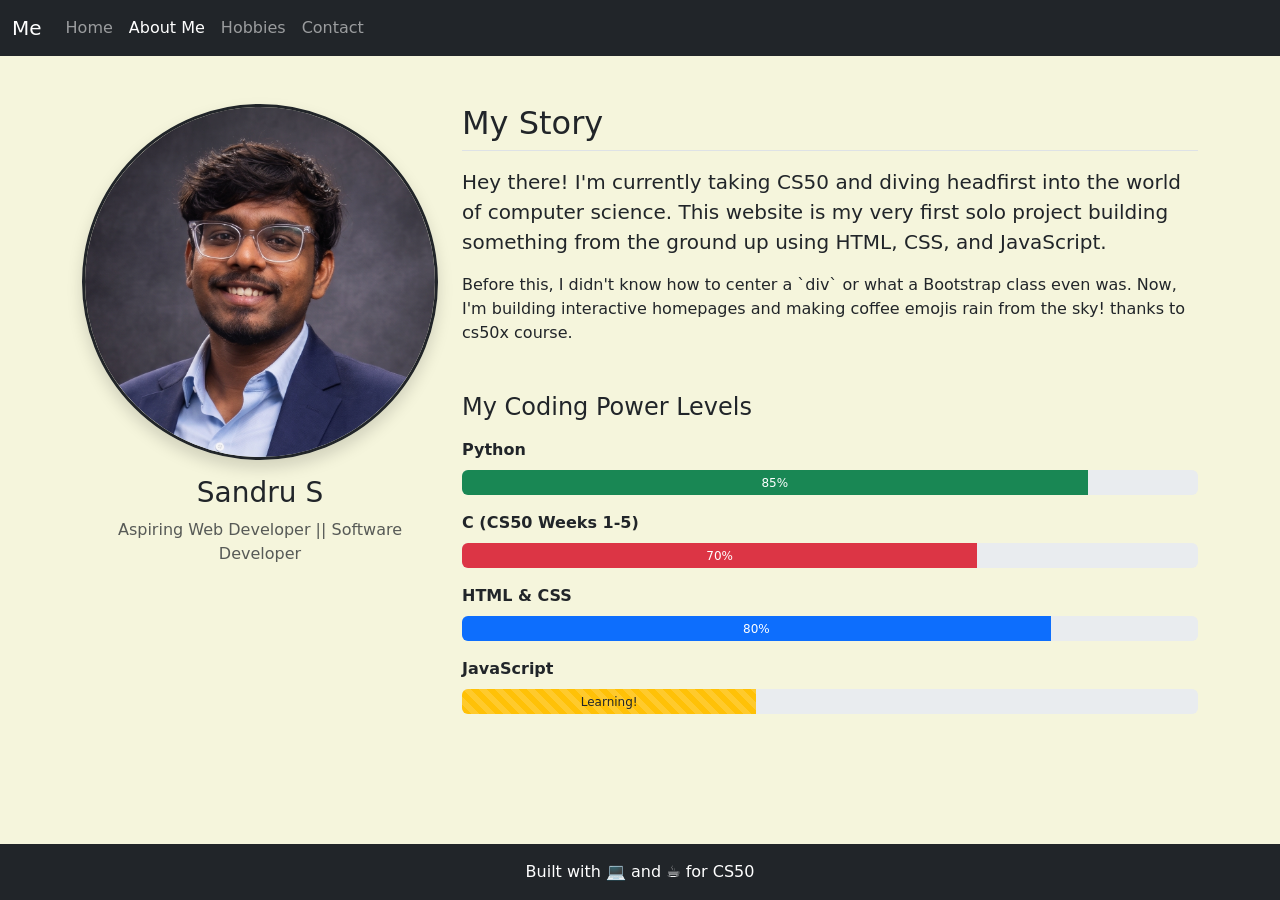
==== about.html @ 2a06d982 "final enhanced changes" ====
<!DOCTYPE html>
<html lang="en">
    <head>
        <meta charset="utf-8">
        <meta name="viewport" content="width=device-width, initial-scale=1">
        <link href="https://cdn.jsdelivr.net/npm/bootstrap@5.3.8/dist/css/bootstrap.min.css" rel="stylesheet" crossorigin="anonymous">
        <script src="https://cdn.jsdelivr.net/npm/bootstrap@5.3.8/dist/js/bootstrap.bundle.min.js" crossorigin="anonymous"></script>
        <link href="styles.css" rel="stylesheet">
        <title>About Me</title>
    </head>
    <body class="d-flex flex-column min-vh-100">

        <nav class="navbar navbar-expand-lg navbar-dark bg-dark">
            <div class="container-fluid">
                <a class="navbar-brand" href="index.html">Me</a>
                <button class="navbar-toggler" type="button" data-bs-toggle="collapse" data-bs-toggle="navbarNav">
                    <span class="navbar-toggler-icon"></span>
                </button>
                <div class="collapse navbar-collapse" id="navbarNav">
                    <ul class="navbar-nav">
                        <li class="nav-item">
                            <a class="nav-link" href="index.html">Home</a>
                        </li>
                        <li class="nav-item">
                            <a class="nav-link active" href="about.html">About Me</a>
                        </li>
                        <li class="nav-item">
                            <a class="nav-link" href="hobbies.html">Hobbies</a>
                        </li>
                        <li class="nav-item">
                            <a class="nav-link" href="contact.html">Contact</a>
                        </li>
                    </ul>
                </div>
            </div>
        </nav>

        <div class="container mt-5 mb-5">
            <div class="row">
                
                <div class="col-md-4 text-center mb-4">
                    <img src="/mypic_sqaured.png" class="img-fluid rounded-circle shadow border border-3 border-dark mb-3" alt="My pic">
                    <h3>Sandru S</h3>
                    <p class="text-muted">Aspiring Web Developer || Software Developer </p>
                </div>

                <div class="col-md-8">
                    <h2 class="border-bottom pb-2">My Story</h2>
                    <p class="lead mt-3">
                        Hey there! I'm currently taking CS50 and diving headfirst into the world of computer science. This website is my very first solo project building something from the ground up using HTML, CSS, and JavaScript.
                    </p>
                    <p>
                        Before this, I didn't know how to center a `div` or what a Bootstrap class even was. Now, I'm building interactive homepages and making coffee emojis rain from the sky! thanks to cs50x course.
                    </p>

                    <h4 class="mt-5 mb-3">My Coding Power Levels</h4>

                    <div class="mb-3">
                        <label class="form-label fw-bold">Python</label>
                        <div class="progress" style="height: 25px;">
                            <div class="progress-bar bg-success progress-bar" style="width: 85%">85%</div>
                        </div>
                    </div>

                    <div class="mb-3">
                        <label class="form-label fw-bold">C (CS50 Weeks 1-5)</label>
                        <div class="progress" style="height: 25px;">
                            <div class="progress-bar bg-danger progress-bar" style="width: 70%">70%</div>
                        </div>
                    </div>

                    
                    <div class="mb-3">
                        <label class="form-label fw-bold">HTML & CSS</label>
                        <div class="progress" style="height: 25px;">
                            <div class="progress-bar bg-blue progress-bar" style="width: 80%">80%</div>
                        </div>
                    </div>

                    <div class="mb-3">
                        <label class="form-label fw-bold">JavaScript</label>
                        <div class="progress" style="height: 25px;">
                            <div class="progress-bar bg-warning text-dark progress-bar-striped progress-bar-animated " style="width: 40%">Learning!</div>
                        </div>
                    </div>

                    

                </div>
            </div>
        </div>

        <footer class="bg-dark text-white text-center py-3 mt-auto">
            <p class="mb-0">Built with 💻 and ☕ for CS50</p>
        </footer>

    </body>
</html>
---- styles.css ----
.coffee-emoji {
    position: fixed;
    top: -10%; /* Start slightly above the screen */
    z-index: 9999;
    pointer-events: none; /* Lets you click right through them */
    animation: fall linear forwards;
}
body {
    background-color:beige;
}

/* The actual falling and spinning animation */
@keyframes fall {
    0% {
        transform: translateY(0vh) rotate(0deg);
        opacity: 1;
    }
    100% {
        transform: translateY(110vh) rotate(360deg); /* Fall past the bottom and spin */
        opacity: 0;
    }
}
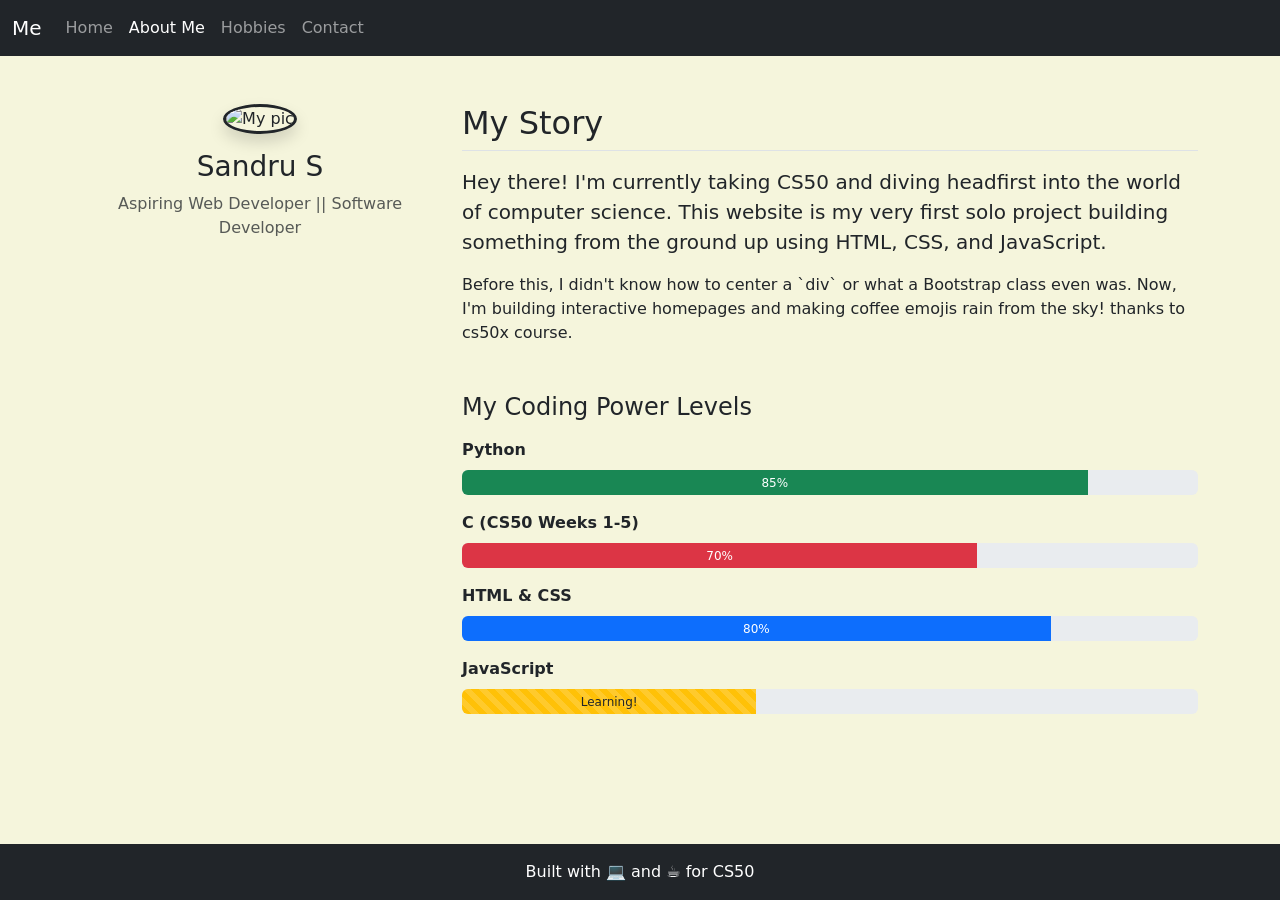
==== commit 9f0ab23a: "change of squared image link_1" ====
--- a/about.html
+++ b/about.html
@@ -39,7 +39,7 @@
             <div class="row">
                 
                 <div class="col-md-4 text-center mb-4">
-                    <img src="/mypic_sqaured.png" class="img-fluid rounded-circle shadow border border-3 border-dark mb-3" alt="My pic">
+                    <img src=cs50-portfolio/mypic_squared.png class="img-fluid rounded-circle shadow border border-3 border-dark mb-3" alt="My pic">
                     <h3>Sandru S</h3>
                     <p class="text-muted">Aspiring Web Developer || Software Developer </p>
                 </div>
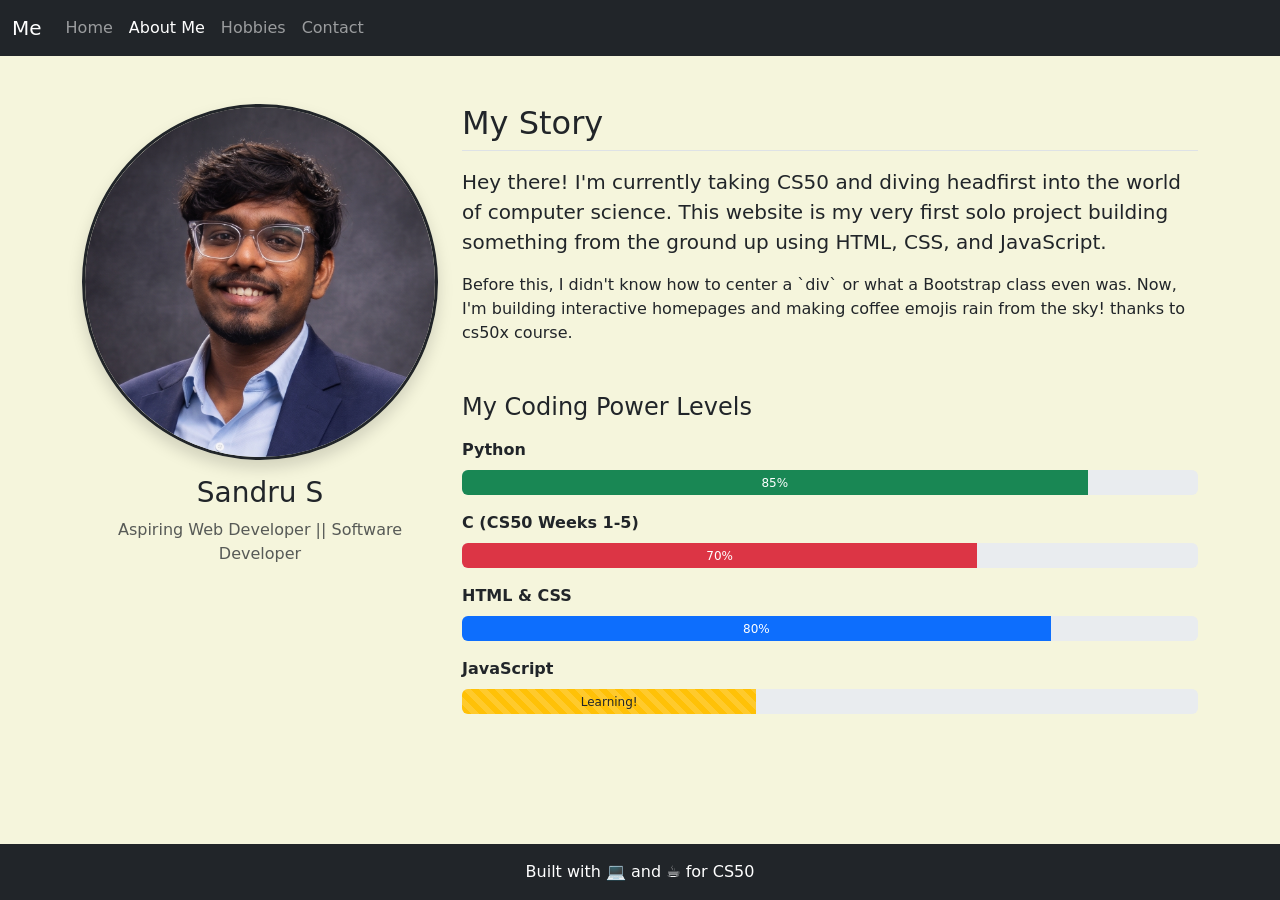
==== commit e6333044: "changed sqaured pic's link_3" ====
--- a/about.html
+++ b/about.html
@@ -39,7 +39,7 @@
             <div class="row">
                 
                 <div class="col-md-4 text-center mb-4">
-                    <img src=cs50-portfolio/mypic_squared.png class="img-fluid rounded-circle shadow border border-3 border-dark mb-3" alt="My pic">
+                    <img src="mypic_sqaured.png" class="img-fluid rounded-circle shadow border border-3 border-dark mb-3" alt="My pic">
                     <h3>Sandru S</h3>
                     <p class="text-muted">Aspiring Web Developer || Software Developer </p>
                 </div>
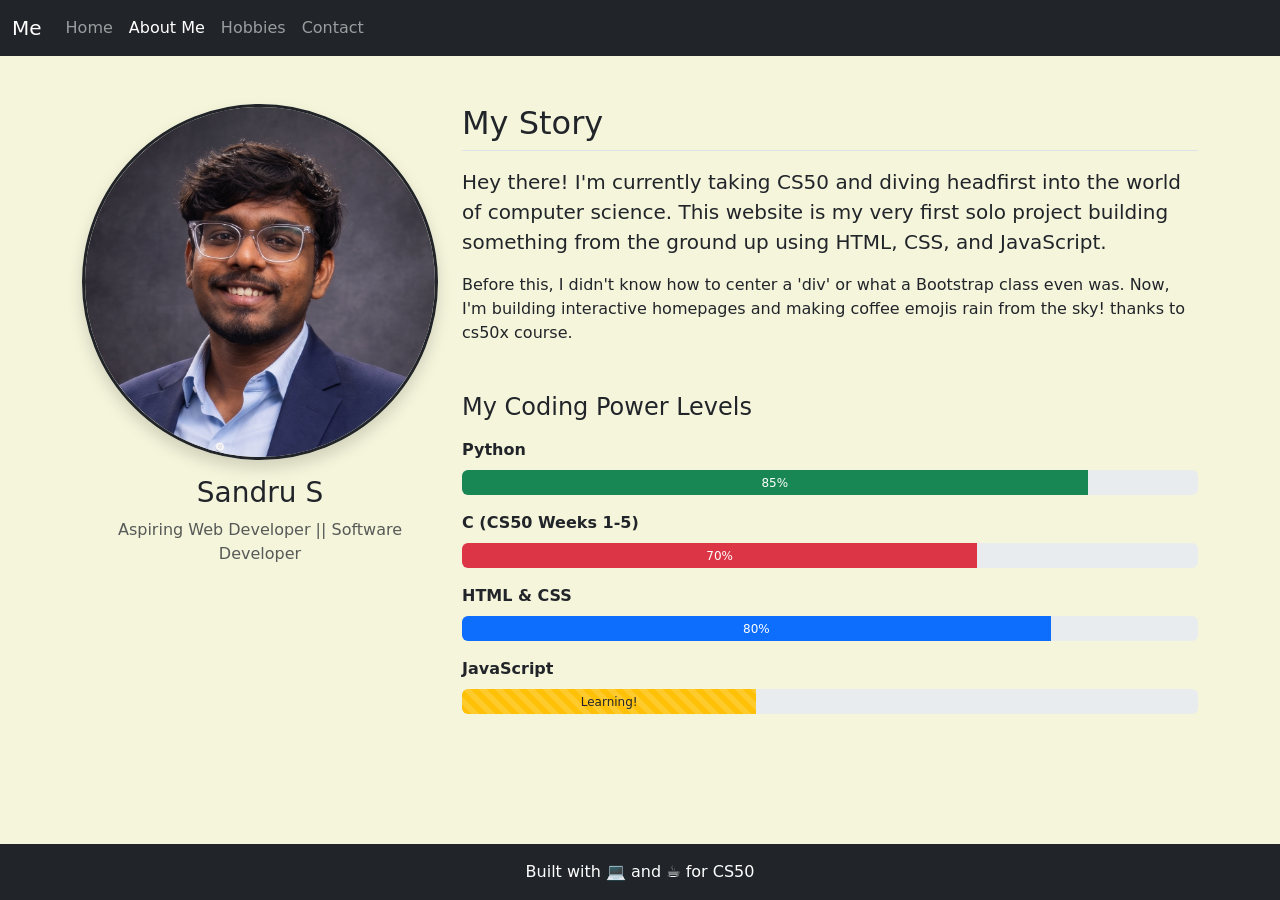
==== commit e3de58ff: "changes in about.html" ====
--- a/about.html
+++ b/about.html
@@ -50,7 +50,7 @@
                         Hey there! I'm currently taking CS50 and diving headfirst into the world of computer science. This website is my very first solo project building something from the ground up using HTML, CSS, and JavaScript.
                     </p>
                     <p>
-                        Before this, I didn't know how to center a `div` or what a Bootstrap class even was. Now, I'm building interactive homepages and making coffee emojis rain from the sky! thanks to cs50x course.
+                        Before this, I didn't know how to center a 'div' or what a Bootstrap class even was. Now, I'm building interactive homepages and making coffee emojis rain from the sky! thanks to cs50x course.
                     </p>
 
                     <h4 class="mt-5 mb-3">My Coding Power Levels</h4>
